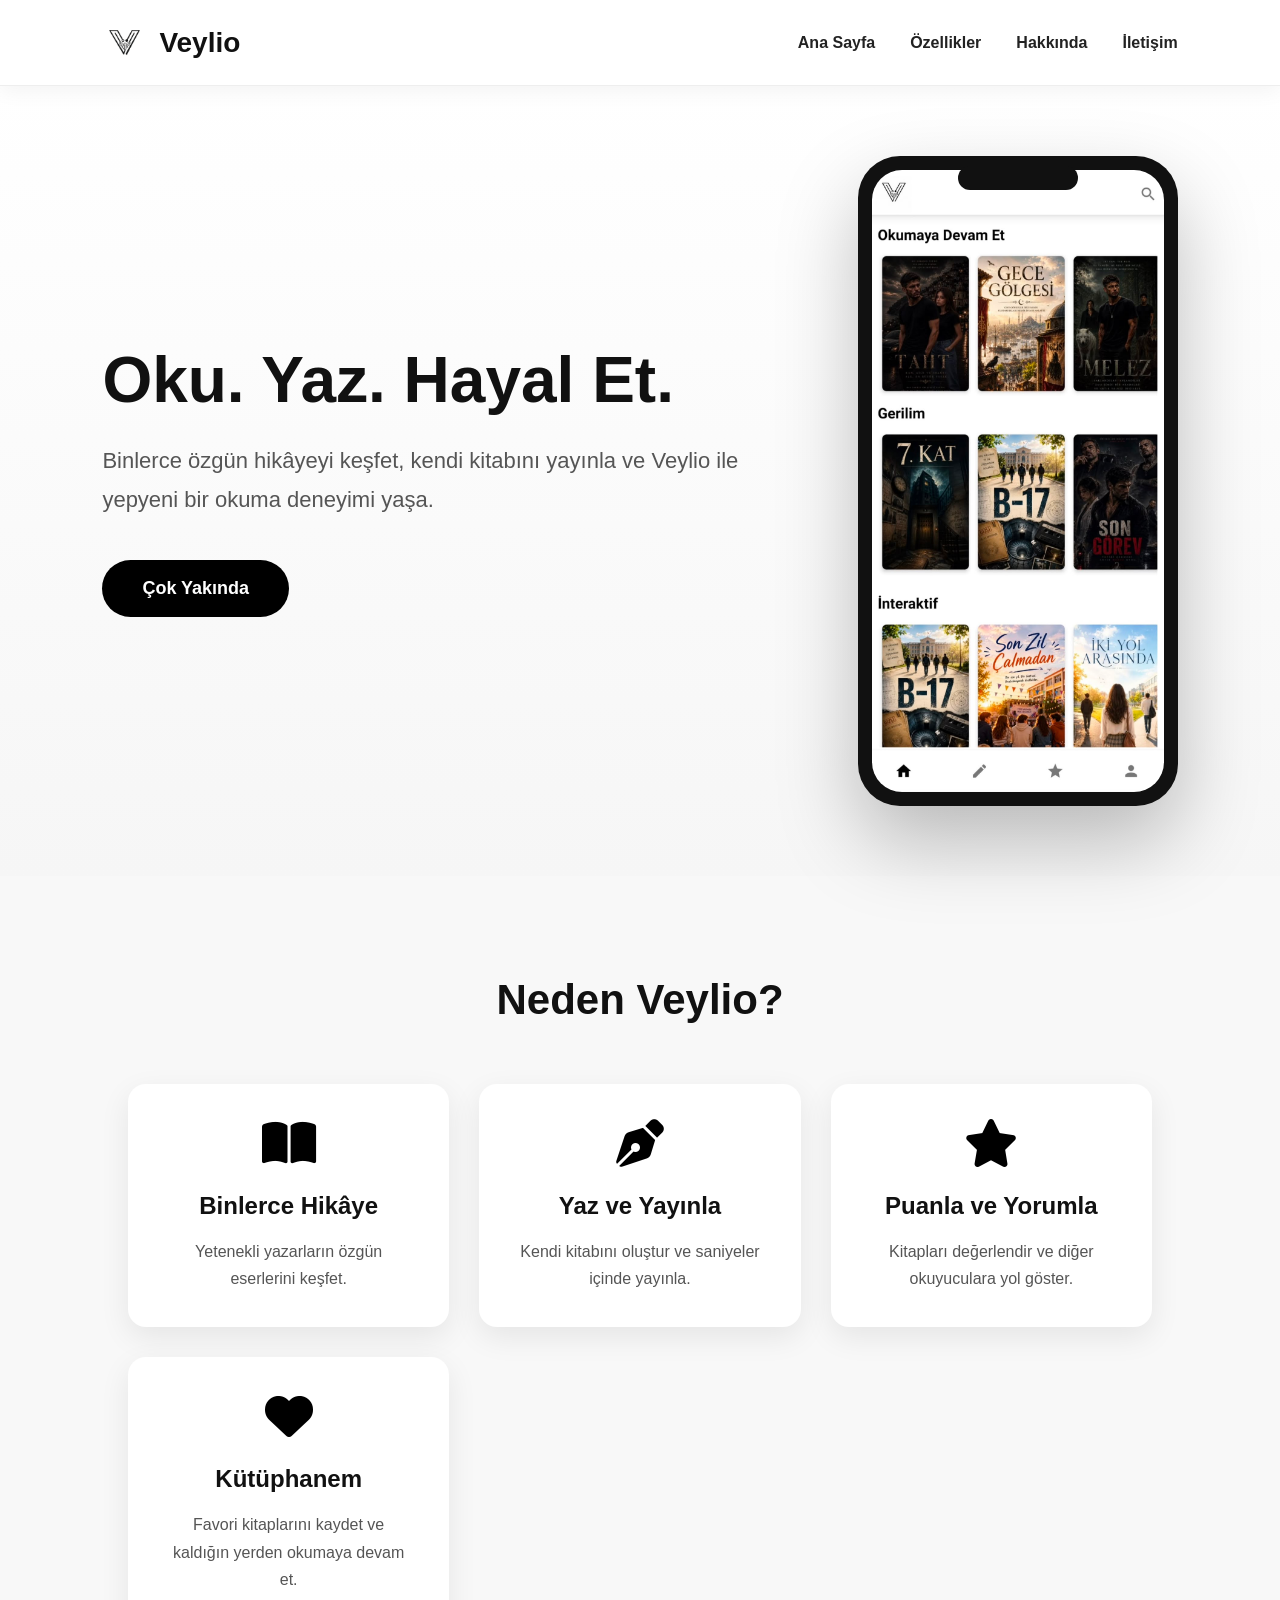
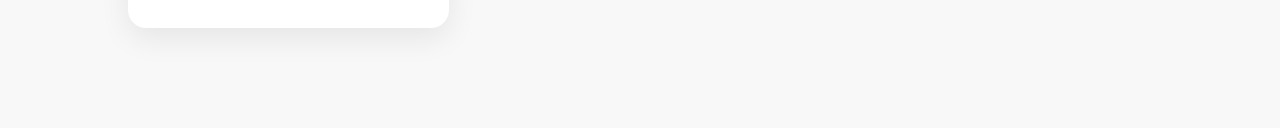
==== index.html @ 10280058 "s" ====
<!DOCTYPE html>
<html lang="tr">

<head>
    <meta charset="UTF-8">
    <meta name="viewport" content="width=device-width, initial-scale=1.0">

    <title>Veylio</title>

    <link rel="stylesheet" href="css/style.css">

    <link rel="stylesheet"
        href="https://cdnjs.cloudflare.com/ajax/libs/font-awesome/6.7.2/css/all.min.css">
</head>

<body>

    <!-- NAVBAR -->

    <header class="navbar">

        <div class="logo">
            <img src="assets/images/logo.png" alt="Veylio Logo">
            <span>Veylio</span>
        </div>

        <nav>
            <a href="#">Ana Sayfa</a>
            <a href="#features">Özellikler</a>
            <a href="#">Hakkında</a>
            <a href="#">İletişim</a>
        </nav>

    </header>

    <!-- HERO -->

    <section class="hero">

        <div class="hero-text">

            <h1>Oku. Yaz. Hayal Et.</h1>

            <p>
                Binlerce özgün hikâyeyi keşfet,
                kendi kitabını yayınla ve
                Veylio ile yepyeni bir okuma deneyimi yaşa.
            </p>

            <a href="#" class="button">
                Çok Yakında
            </a>

        </div>

        <div class="hero-image">

            <div class="phone">

                <div class="phone-screen">

                    <img id="phoneImage"
                        src="assets/images/screenshot1.jpg"
                        alt="Veylio">

                </div>

            </div>

        </div>

    </section>

    <!-- FEATURES -->

    <section class="features" id="features">

        <h2>Neden Veylio?</h2>

        <div class="feature-grid">

            <div class="feature-card">

                <i class="fa-solid fa-book-open"></i>

                <h3>Binlerce Hikâye</h3>

                <p>
                    Yetenekli yazarların özgün eserlerini keşfet.
                </p>

            </div>

            <div class="feature-card">

                <i class="fa-solid fa-pen-nib"></i>

                <h3>Yaz ve Yayınla</h3>

                <p>
                    Kendi kitabını oluştur ve saniyeler içinde yayınla.
                </p>

            </div>

            <div class="feature-card">

                <i class="fa-solid fa-star"></i>

                <h3>Puanla ve Yorumla</h3>

                <p>
                    Kitapları değerlendir ve diğer okuyuculara yol göster.
                </p>

            </div>

            <div class="feature-card">

                <i class="fa-solid fa-heart"></i>

                <h3>Kütüphanem</h3>

                <p>
                    Favori kitaplarını kaydet ve kaldığın yerden okumaya devam et.
                </p>

            </div>

        </div>

    </section>

    <script src="js/app.js"></script>

</body>

</html>
---- css/style.css ----
*{
    margin:0;
    padding:0;
    box-sizing:border-box;
    font-family:Arial, Helvetica, sans-serif;
}

body{
    background:#ffffff;
    color:#111;
}

.navbar{
    width:100%;
    padding:20px 8%;
    display:flex;
    justify-content:space-between;
    align-items:center;
    border-bottom:1px solid #eee;
    position:sticky;
    top:0;
    background:rgba(255,255,255,.92);
    backdrop-filter:blur(12px);
    z-index:999;
    box-shadow:0 5px 20px rgba(0,0,0,.05);
}

.logo{
    display:flex;
    align-items:center;
    gap:12px;
}
.logo{
    cursor:pointer;
}

.logo:hover{
    transform:scale(1.03);
    transition:.3s;
}

.logo img{
    width:45px;
}

.logo span{
    font-size:28px;
    font-weight:bold;
}

nav{
    display:flex;
    gap:35px;
}

nav a{
    text-decoration:none;
    color:#222;
    font-weight:600;
    transition:.3s;
}

nav a:hover{
    color:#000;
}

.hero{
    width:100%;
    min-height:85vh;
    padding:70px 8%;
    display:flex;
    justify-content:space-between;
    align-items:center;
    gap:60px;
    background:linear-gradient(180deg,#ffffff 0%,#f6f6f6 100%);
}

.hero-text h1{
    font-size:64px;
    font-weight:800;
    line-height:1.1;
    margin-bottom:25px;
}



.hero-text p{
    font-size:22px;
    line-height:1.8;
    color:#555;
    margin-bottom:40px;
}

.button{
    display:inline-block;
    background:#000;
    color:#fff;
    text-decoration:none;
    padding:18px 40px;
    border-radius:50px;
    font-size:18px;
    font-weight:bold;
    transition:.3s;
}

.button:hover{
    transform:translateY(-3px);
    box-shadow:0 15px 35px rgba(0,0,0,.25);
}

.hero-image img{
    width:420px;
    max-width:100%;
}
/* FEATURES */

.features{
    padding:100px 10%;
    background:#f8f8f8;
}

.features h2{
    text-align:center;
    font-size:42px;
    margin-bottom:60px;
}

.feature-grid{
    display:grid;
    grid-template-columns:repeat(auto-fit,minmax(250px,1fr));
    gap:30px;
}

.feature-card{
    background:#fff;
    padding:35px;
    border-radius:18px;
    box-shadow:0 10px 30px rgba(0,0,0,.08);
    transition:.3s;
    text-align:center;
}

.feature-card:hover{
    transform:translateY(-8px);
    box-shadow:0 20px 40px rgba(0,0,0,.15);
}
.feature-card h3{
    font-size:24px;
    margin-bottom:18px;
}



.feature-card p{
    color:#555;
    line-height:1.7;
}
.feature-card i{
    font-size:48px;
    color:#000;
    margin-bottom:25px;
    display:block;
}



.feature-card:hover i{
    transform:scale(1.15);
    transition:.3s;
}
/* PHONE MOCKUP */

.phone{
    width:320px;
    height:650px;
    background:#111;
    border-radius:45px;
    padding:14px;
    box-shadow:0 35px 80px rgba(0,0,0,.25);
    position:relative;
}

.phone::before{
    content:"";
    width:120px;
    height:28px;
    background:#111;
    border-radius:0 0 18px 18px;
    position:absolute;
    top:0;
    left:50%;
    transform:translateX(-50%);
}

.phone-screen{
    width:100%;
    height:100%;
    overflow:hidden;
    border-radius:32px;
    background:#fff;
}

.phone-screen img{
    width:100%;
    height:100%;
    object-fit:cover;
}
/* PHONE */

.phone{
    width:320px;
    height:650px;
    background:#111;
    border-radius:42px;
    padding:14px;
    box-shadow:0 35px 80px rgba(0,0,0,.25);
    position:relative;
}

.phone::before{
    content:"";
    position:absolute;
    top:10px;
    left:50%;
    transform:translateX(-50%);
    width:120px;
    height:24px;
    background:#111;
    border-radius:20px;
    z-index:20;
}

.phone-screen{
    width:100%;
    height:100%;
    overflow:hidden;
    border-radius:30px;
    background:#fff;
}

.phone-screen img{
    width:100%;
    height:100%;
    object-fit:cover;
    display:block;
}
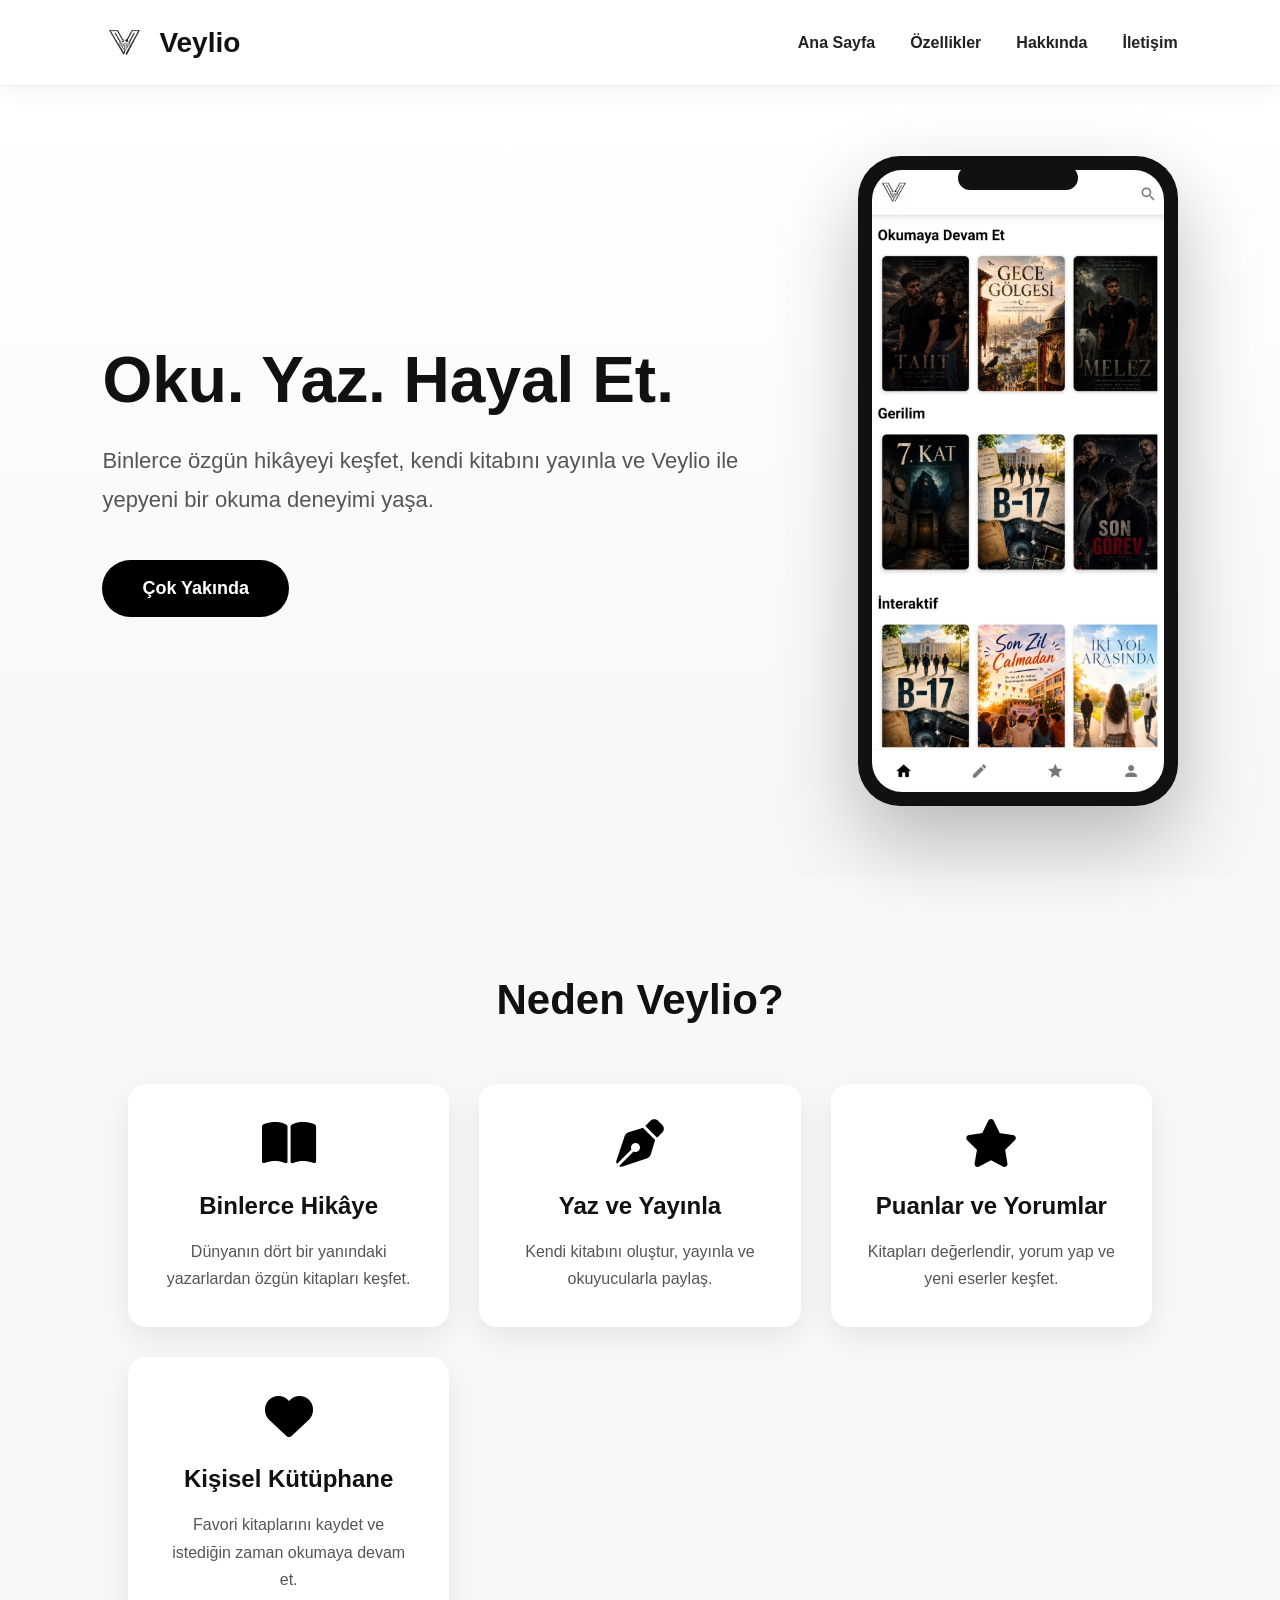
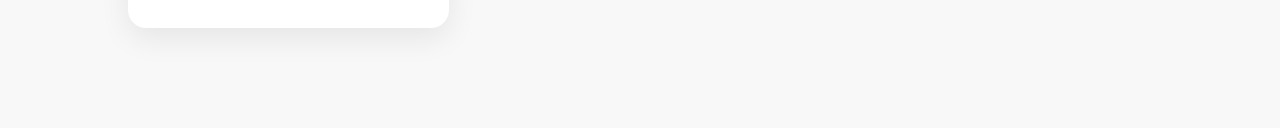
==== commit 5b680e64: "Update index.html" ====
--- a/index.html
+++ b/index.html
@@ -2,6 +2,7 @@
 <html lang="tr">
 
 <head>
+
     <meta charset="UTF-8">
     <meta name="viewport" content="width=device-width, initial-scale=1.0">
 
@@ -11,6 +12,7 @@
 
     <link rel="stylesheet"
         href="https://cdnjs.cloudflare.com/ajax/libs/font-awesome/6.7.2/css/all.min.css">
+
 </head>
 
 <body>
@@ -26,7 +28,7 @@
 
         <nav>
             <a href="#">Ana Sayfa</a>
-            <a href="#features">Özellikler</a>
+            <a href="#">Özellikler</a>
             <a href="#">Hakkında</a>
             <a href="#">İletişim</a>
         </nav>
@@ -47,9 +49,7 @@
                 Veylio ile yepyeni bir okuma deneyimi yaşa.
             </p>
 
-            <a href="#" class="button">
-                Çok Yakında
-            </a>
+            <a href="#" class="button">Çok Yakında</a>
 
         </div>
 
@@ -73,58 +73,34 @@
 
     <!-- FEATURES -->
 
-    <section class="features" id="features">
+    <section class="features">
 
         <h2>Neden Veylio?</h2>
 
         <div class="feature-grid">
 
             <div class="feature-card">
-
                 <i class="fa-solid fa-book-open"></i>
-
                 <h3>Binlerce Hikâye</h3>
-
-                <p>
-                    Yetenekli yazarların özgün eserlerini keşfet.
-                </p>
-
+                <p>Dünyanın dört bir yanındaki yazarlardan özgün kitapları keşfet.</p>
             </div>
 
             <div class="feature-card">
-
                 <i class="fa-solid fa-pen-nib"></i>
-
                 <h3>Yaz ve Yayınla</h3>
-
-                <p>
-                    Kendi kitabını oluştur ve saniyeler içinde yayınla.
-                </p>
-
+                <p>Kendi kitabını oluştur, yayınla ve okuyucularla paylaş.</p>
             </div>
 
             <div class="feature-card">
-
                 <i class="fa-solid fa-star"></i>
-
-                <h3>Puanla ve Yorumla</h3>
-
-                <p>
-                    Kitapları değerlendir ve diğer okuyuculara yol göster.
-                </p>
-
+                <h3>Puanlar ve Yorumlar</h3>
+                <p>Kitapları değerlendir, yorum yap ve yeni eserler keşfet.</p>
             </div>
 
             <div class="feature-card">
-
                 <i class="fa-solid fa-heart"></i>
-
-                <h3>Kütüphanem</h3>
-
-                <p>
-                    Favori kitaplarını kaydet ve kaldığın yerden okumaya devam et.
-                </p>
-
+                <h3>Kişisel Kütüphane</h3>
+                <p>Favori kitaplarını kaydet ve istediğin zaman okumaya devam et.</p>
             </div>
 
         </div>
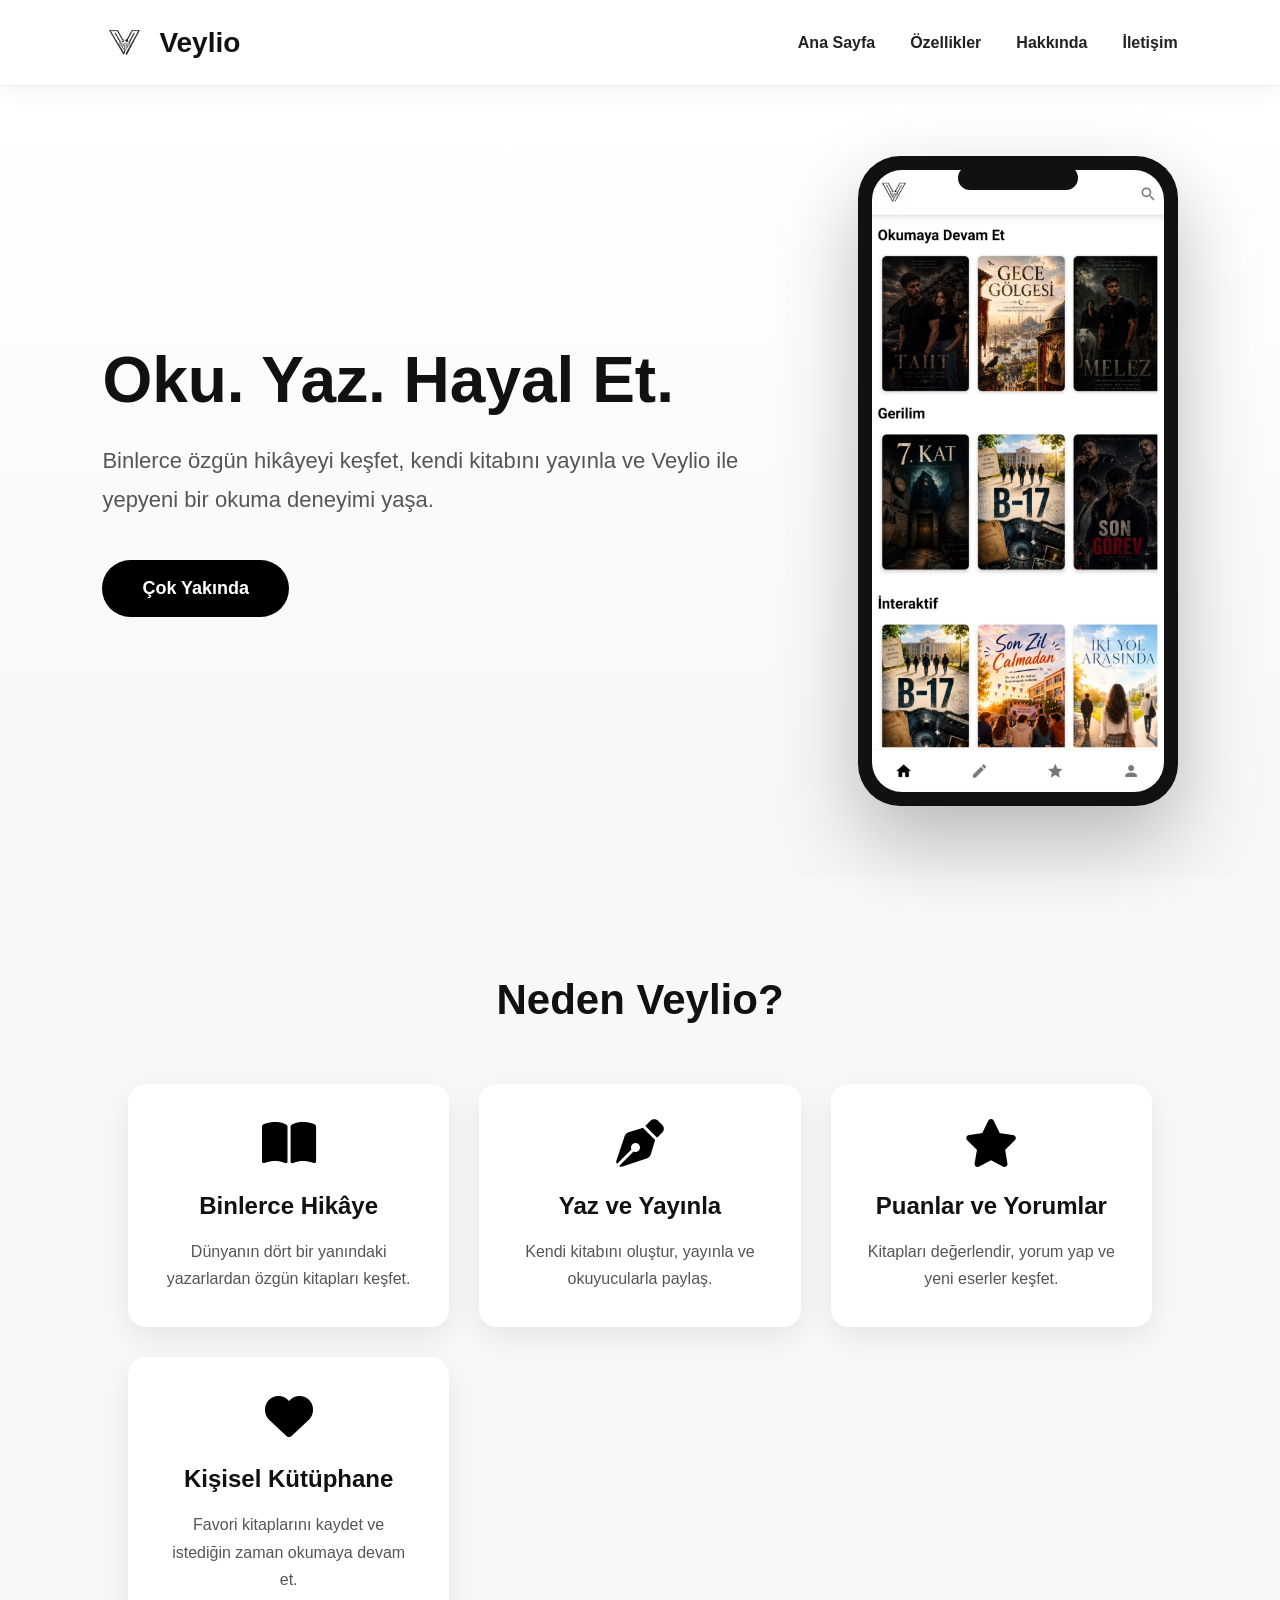
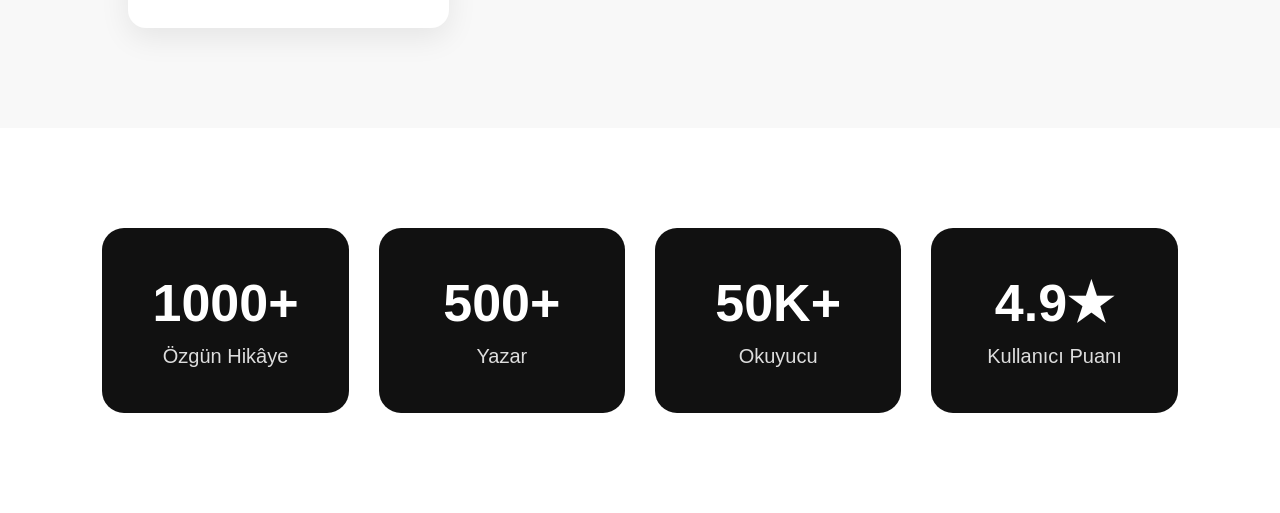
==== commit 1d161e7c: "f" ====
--- a/index.html
+++ b/index.html
@@ -106,6 +106,29 @@
         </div>
 
     </section>
+<section class="stats">
+
+    <div class="stat-card">
+        <h2>1000+</h2>
+        <p>Özgün Hikâye</p>
+    </div>
+
+    <div class="stat-card">
+        <h2>500+</h2>
+        <p>Yazar</p>
+    </div>
+
+    <div class="stat-card">
+        <h2>50K+</h2>
+        <p>Okuyucu</p>
+    </div>
+
+    <div class="stat-card">
+        <h2>4.9★</h2>
+        <p>Kullanıcı Puanı</p>
+    </div>
+
+</section>
 
     <script src="js/app.js"></script>
 
--- a/css/style.css
+++ b/css/style.css
@@ -243,4 +243,37 @@
     height:100%;
     object-fit:cover;
     display:block;
+}
+/* STATS */
+
+.stats{
+    padding:100px 8%;
+    display:grid;
+    grid-template-columns:repeat(auto-fit,minmax(220px,1fr));
+    gap:30px;
+    background:#fff;
+}
+
+.stat-card{
+    background:#111;
+    color:#fff;
+    text-align:center;
+    padding:45px 20px;
+    border-radius:22px;
+    transition:.35s;
+}
+
+.stat-card:hover{
+    transform:translateY(-8px);
+    box-shadow:0 20px 40px rgba(0,0,0,.25);
+}
+
+.stat-card h2{
+    font-size:52px;
+    margin-bottom:12px;
+}
+
+.stat-card p{
+    font-size:20px;
+    color:#ddd;
 }
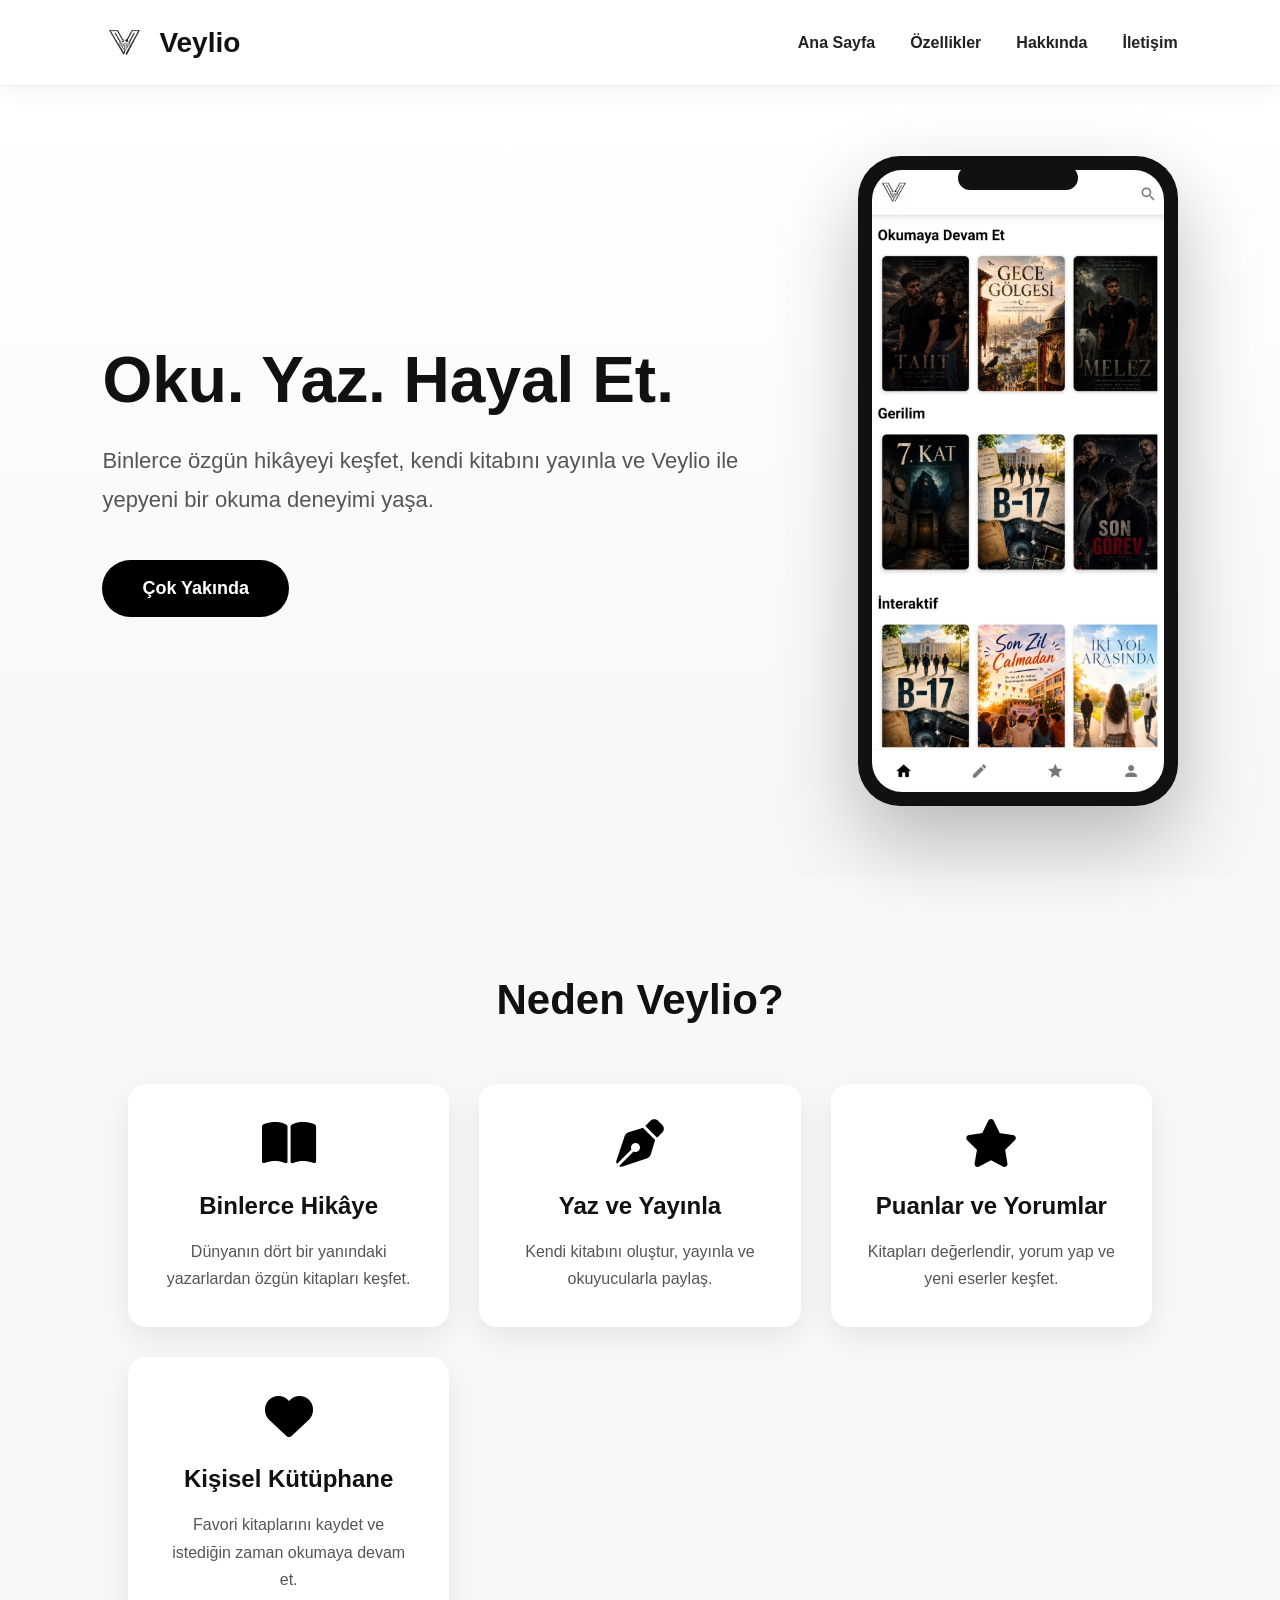
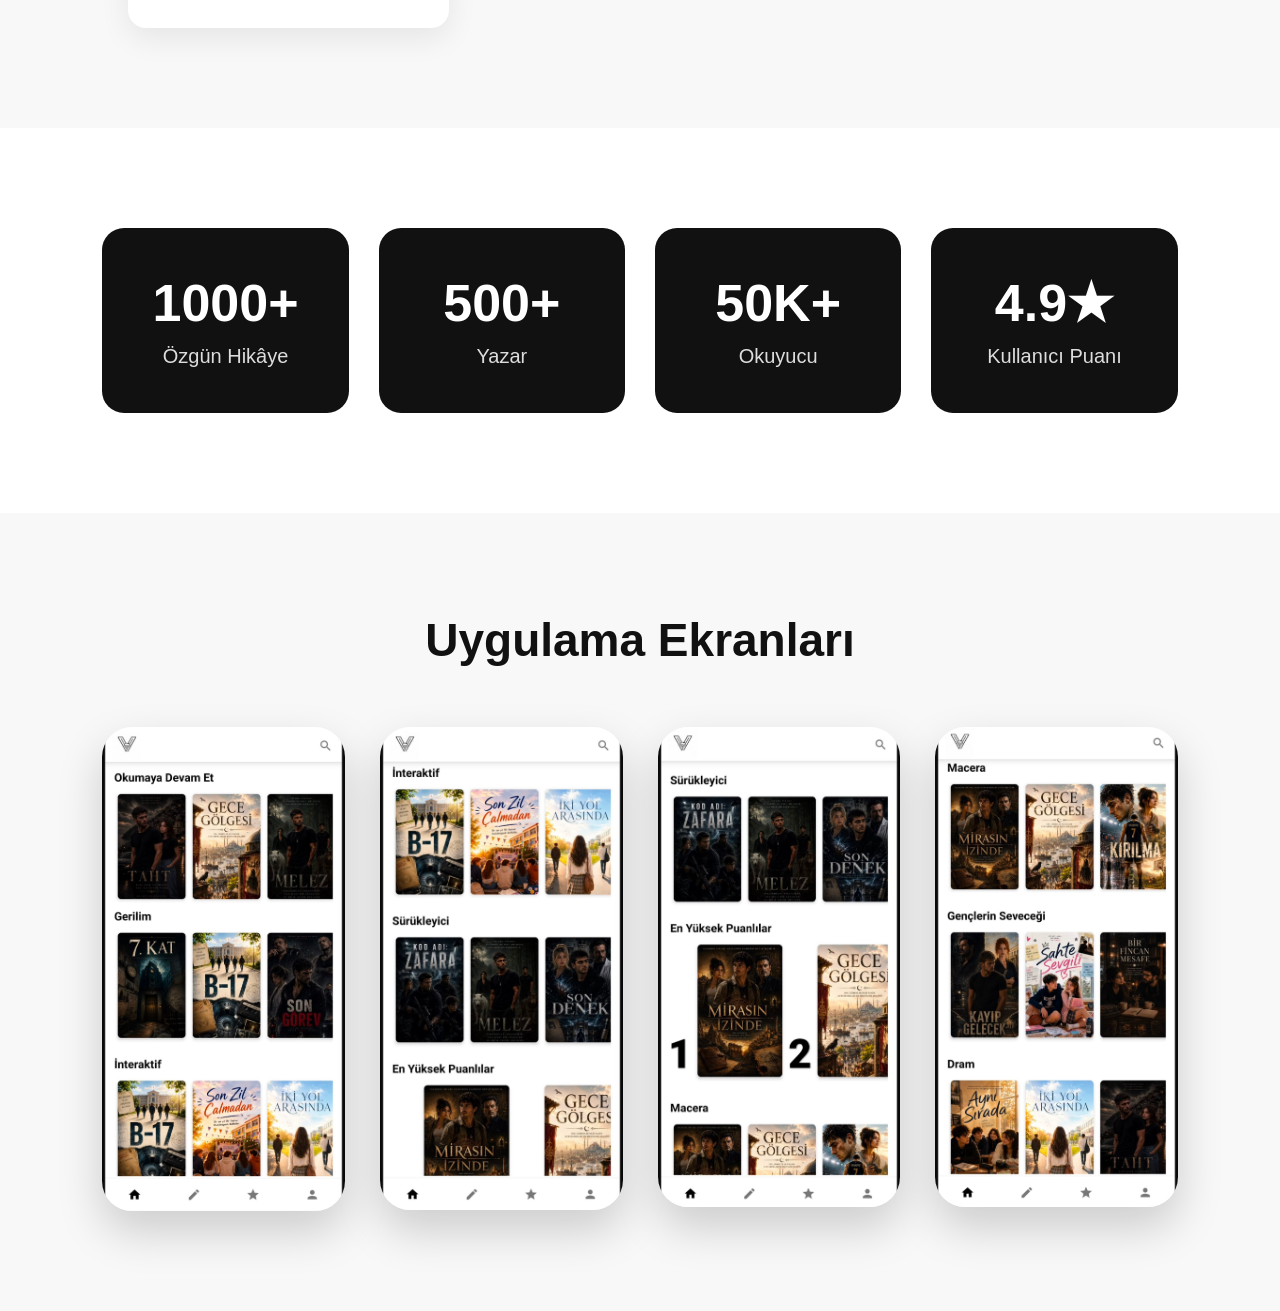
==== commit 686e432a: "n" ====
--- a/index.html
+++ b/index.html
@@ -129,6 +129,20 @@
     </div>
 
 </section>
+<section class="gallery">
+
+    <h2>Uygulama Ekranları</h2>
+
+    <div class="gallery-grid">
+
+        <img src="assets/images/screenshot1.jpg" alt="">
+        <img src="assets/images/screenshot2.jpg" alt="">
+        <img src="assets/images/screenshot3.jpg" alt="">
+        <img src="assets/images/screenshot4.jpg" alt="">
+
+    </div>
+
+</section>
 
     <script src="js/app.js"></script>
 
--- a/css/style.css
+++ b/css/style.css
@@ -276,4 +276,33 @@
 .stat-card p{
     font-size:20px;
     color:#ddd;
+}
+/* GALLERY */
+
+.gallery{
+    padding:100px 8%;
+    background:#f8f8f8;
+}
+
+.gallery h2{
+    text-align:center;
+    font-size:46px;
+    margin-bottom:60px;
+}
+
+.gallery-grid{
+    display:grid;
+    grid-template-columns:repeat(auto-fit,minmax(230px,1fr));
+    gap:35px;
+}
+
+.gallery-grid img{
+    width:100%;
+    border-radius:30px;
+    box-shadow:0 20px 45px rgba(0,0,0,.18);
+    transition:.35s;
+}
+
+.gallery-grid img:hover{
+    transform:translateY(-12px) scale(1.03);
 }
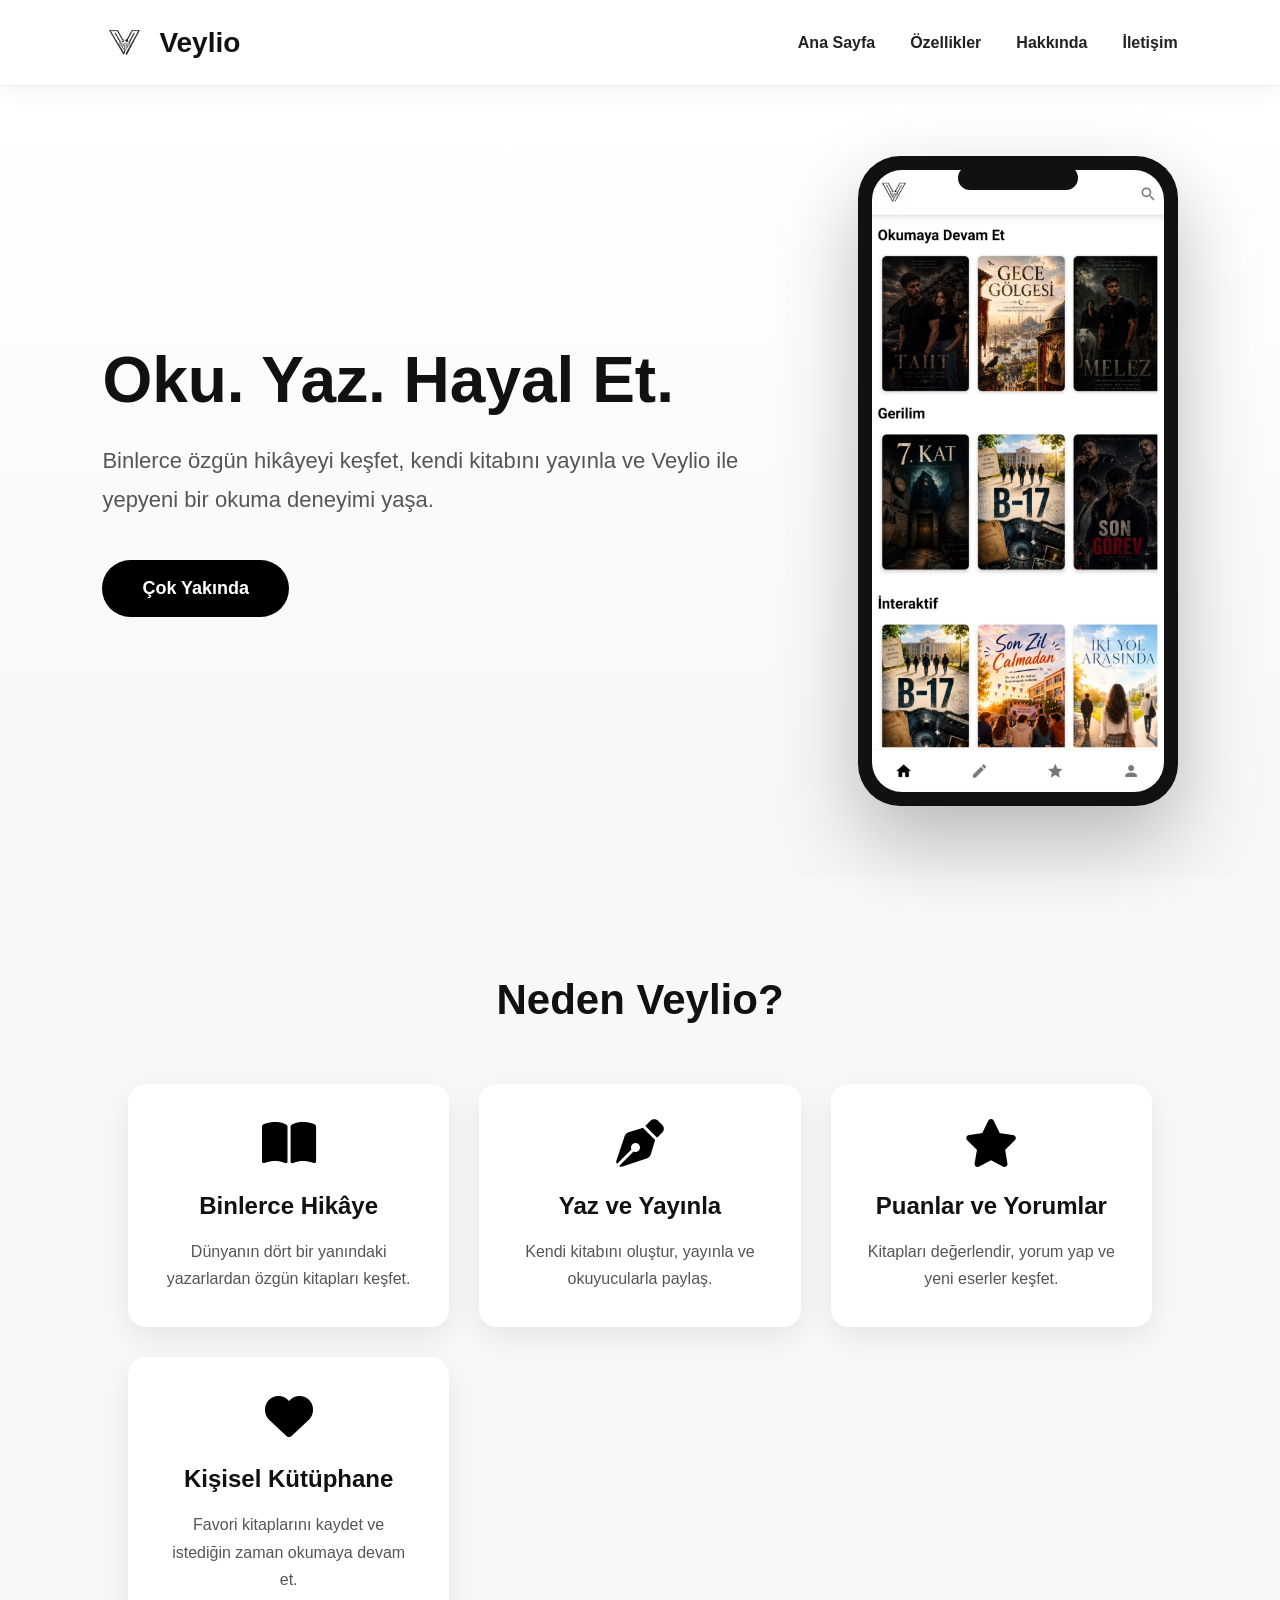
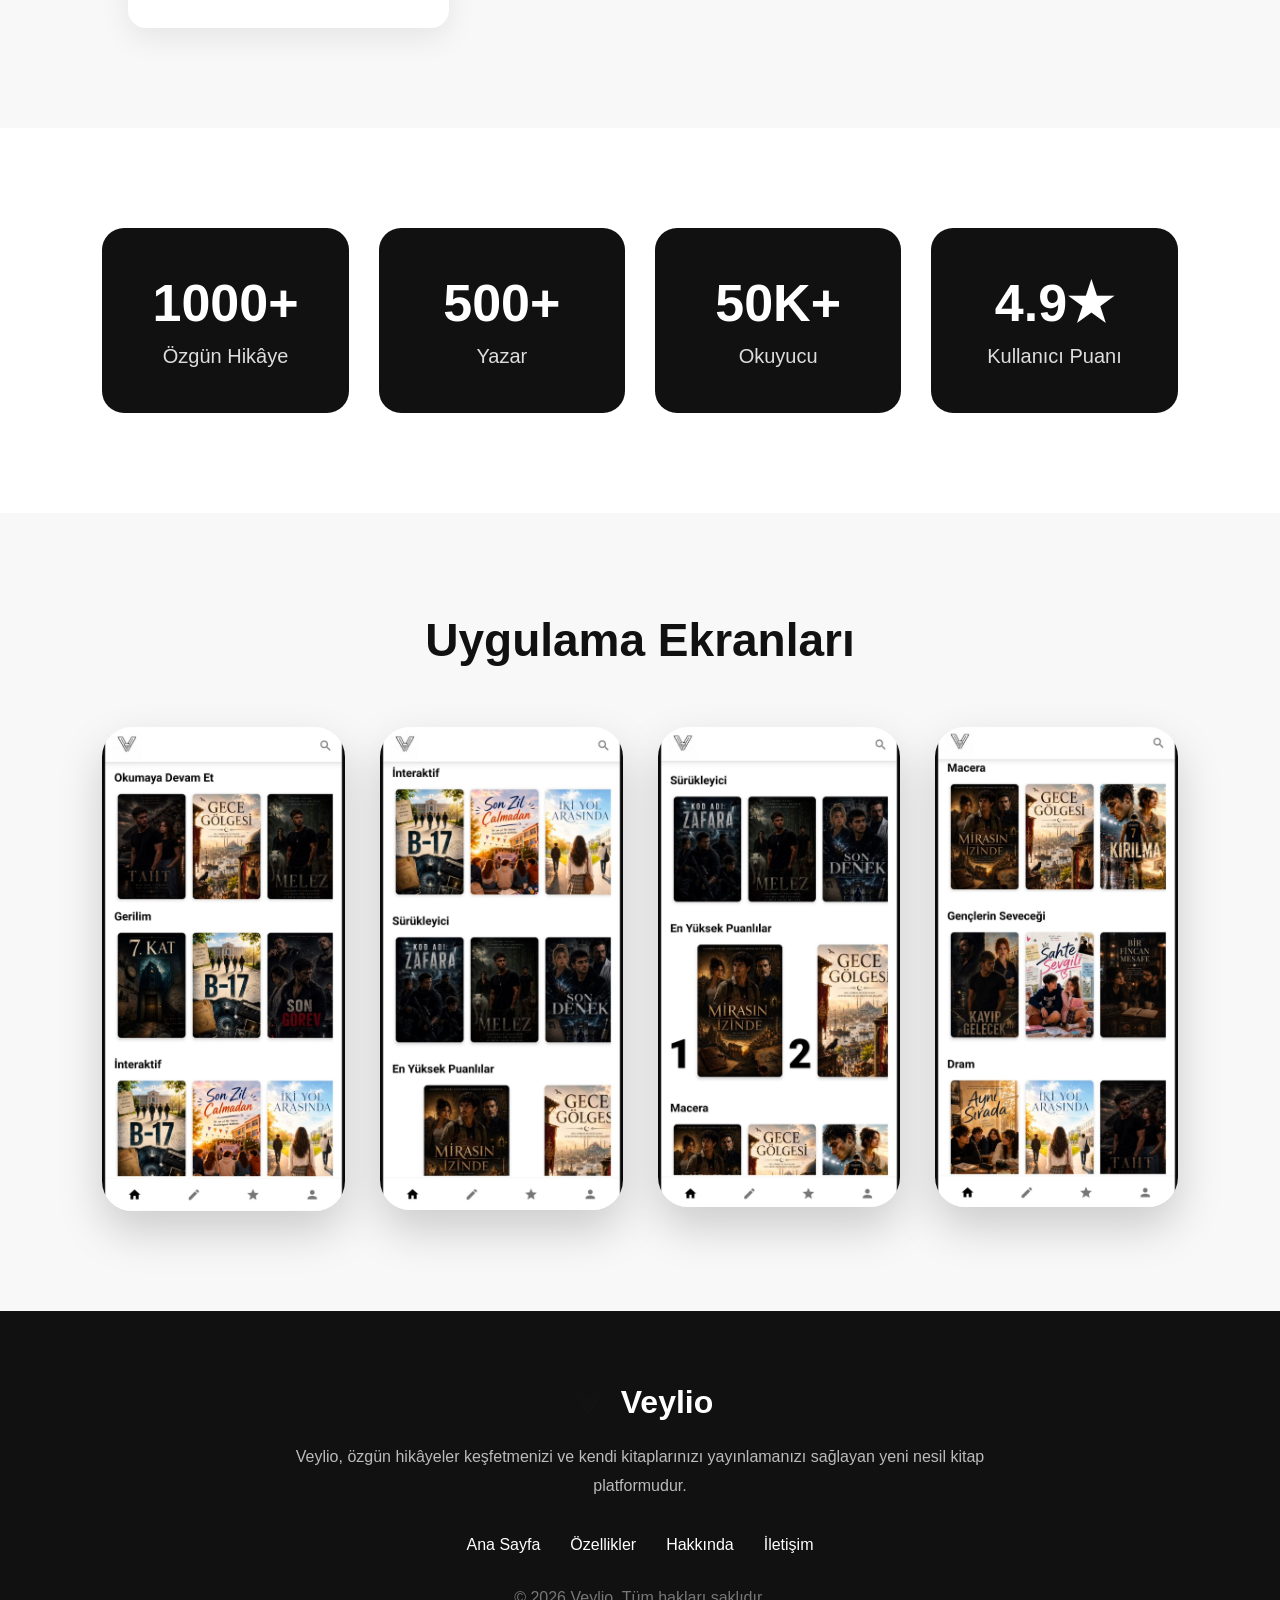
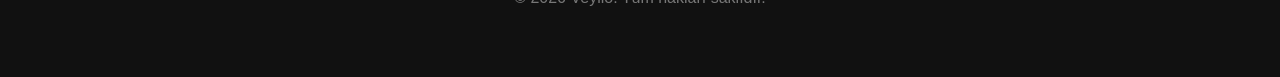
==== commit f9c3b724: "j" ====
--- a/index.html
+++ b/index.html
@@ -145,6 +145,33 @@
 </section>
 
     <script src="js/app.js"></script>
+<footer>
+
+    <div class="footer-logo">
+
+        <img src="assets/images/logo.png" alt="Veylio">
+
+        <h2>Veylio</h2>
+
+    </div>
+
+    <p>
+        Veylio, özgün hikâyeler keşfetmenizi ve kendi kitaplarınızı
+        yayınlamanızı sağlayan yeni nesil kitap platformudur.
+    </p>
+
+    <div class="footer-links">
+        <a href="#">Ana Sayfa</a>
+        <a href="#">Özellikler</a>
+        <a href="#">Hakkında</a>
+        <a href="#">İletişim</a>
+    </div>
+
+    <span>
+        © 2026 Veylio. Tüm hakları saklıdır.
+    </span>
+
+</footer>
 
 </body>
 
--- a/css/style.css
+++ b/css/style.css
@@ -305,4 +305,56 @@
 
 .gallery-grid img:hover{
     transform:translateY(-12px) scale(1.03);
+}
+/* FOOTER */
+
+footer{
+    background:#111;
+    color:#fff;
+    padding:70px 8%;
+    text-align:center;
+}
+
+.footer-logo{
+    display:flex;
+    justify-content:center;
+    align-items:center;
+    gap:12px;
+    margin-bottom:20px;
+}
+
+.footer-logo img{
+    width:42px;
+}
+
+.footer-logo h2{
+    font-size:32px;
+}
+
+footer p{
+    max-width:700px;
+    margin:0 auto 35px;
+    color:#bbb;
+    line-height:1.8;
+}
+
+.footer-links{
+    display:flex;
+    justify-content:center;
+    gap:30px;
+    margin-bottom:35px;
+    flex-wrap:wrap;
+}
+
+.footer-links a{
+    color:#fff;
+    text-decoration:none;
+}
+
+.footer-links a:hover{
+    text-decoration:underline;
+}
+
+footer span{
+    color:#777;
 }
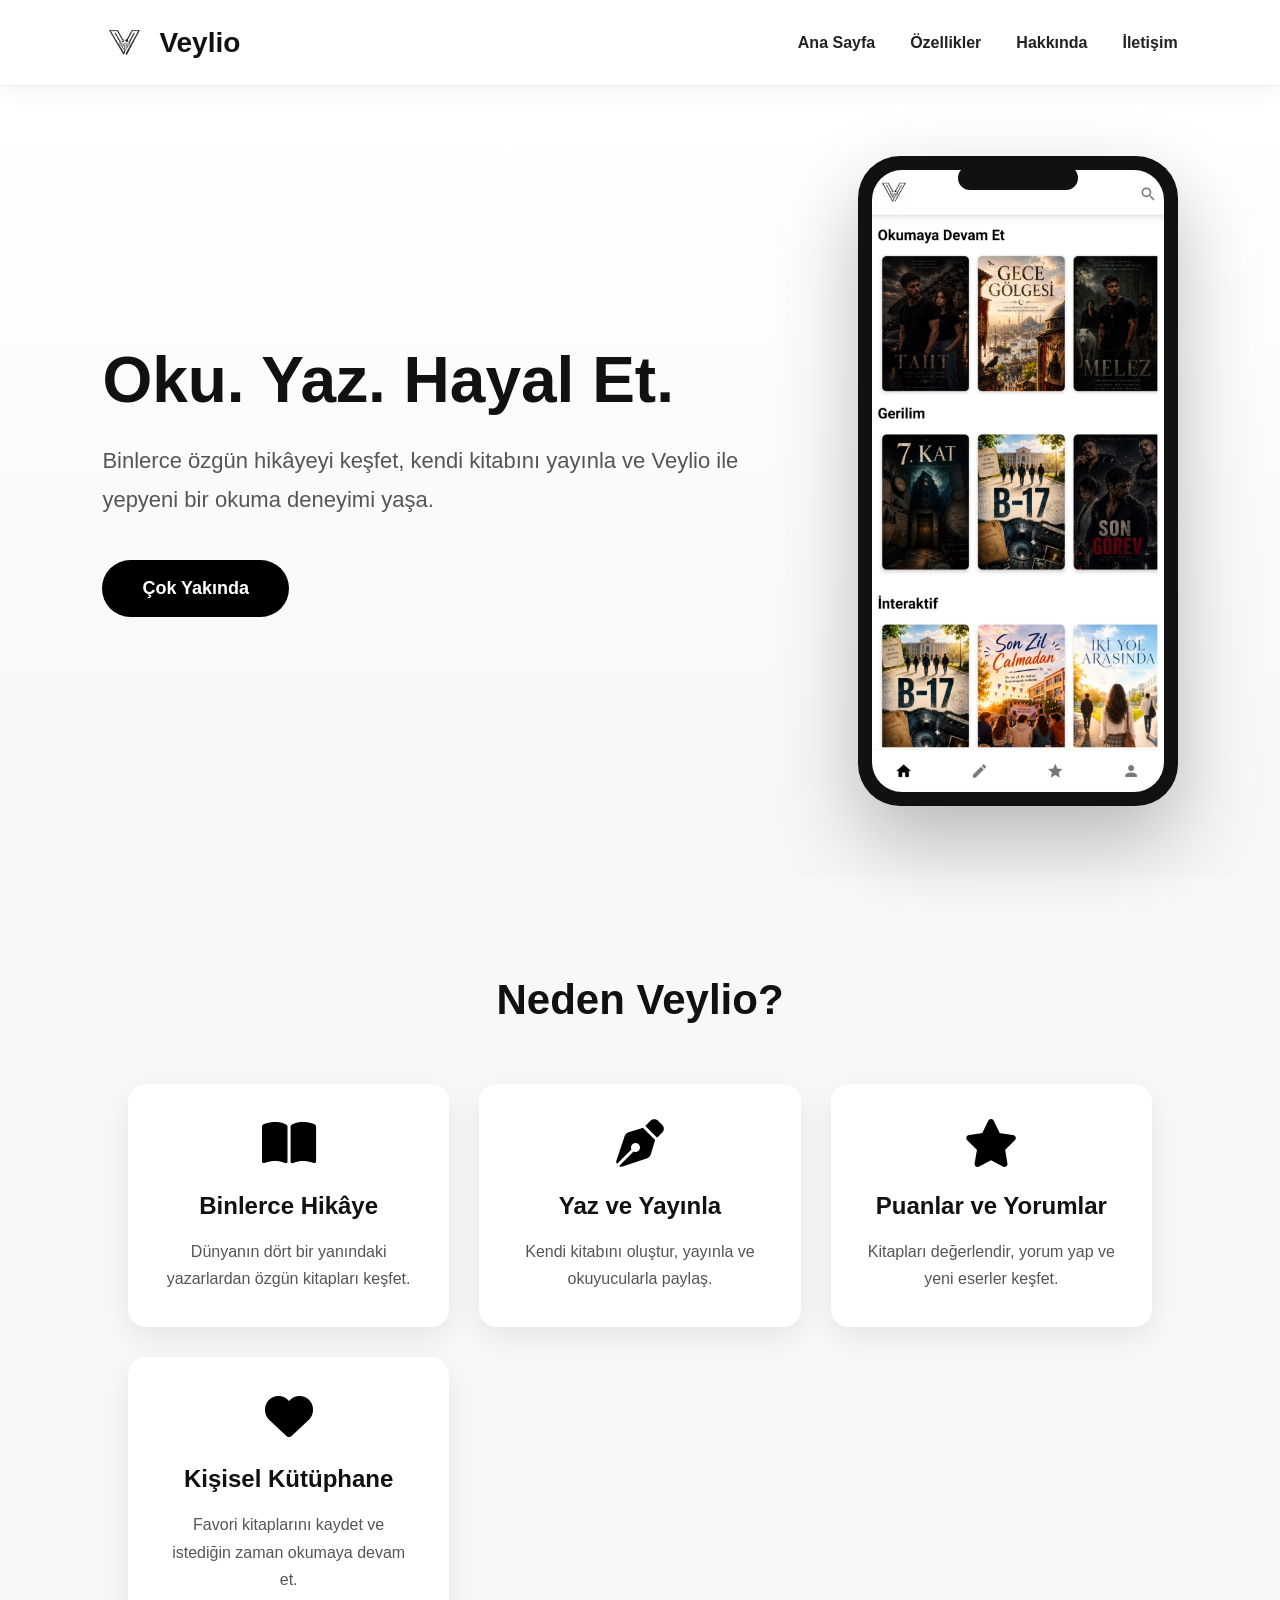
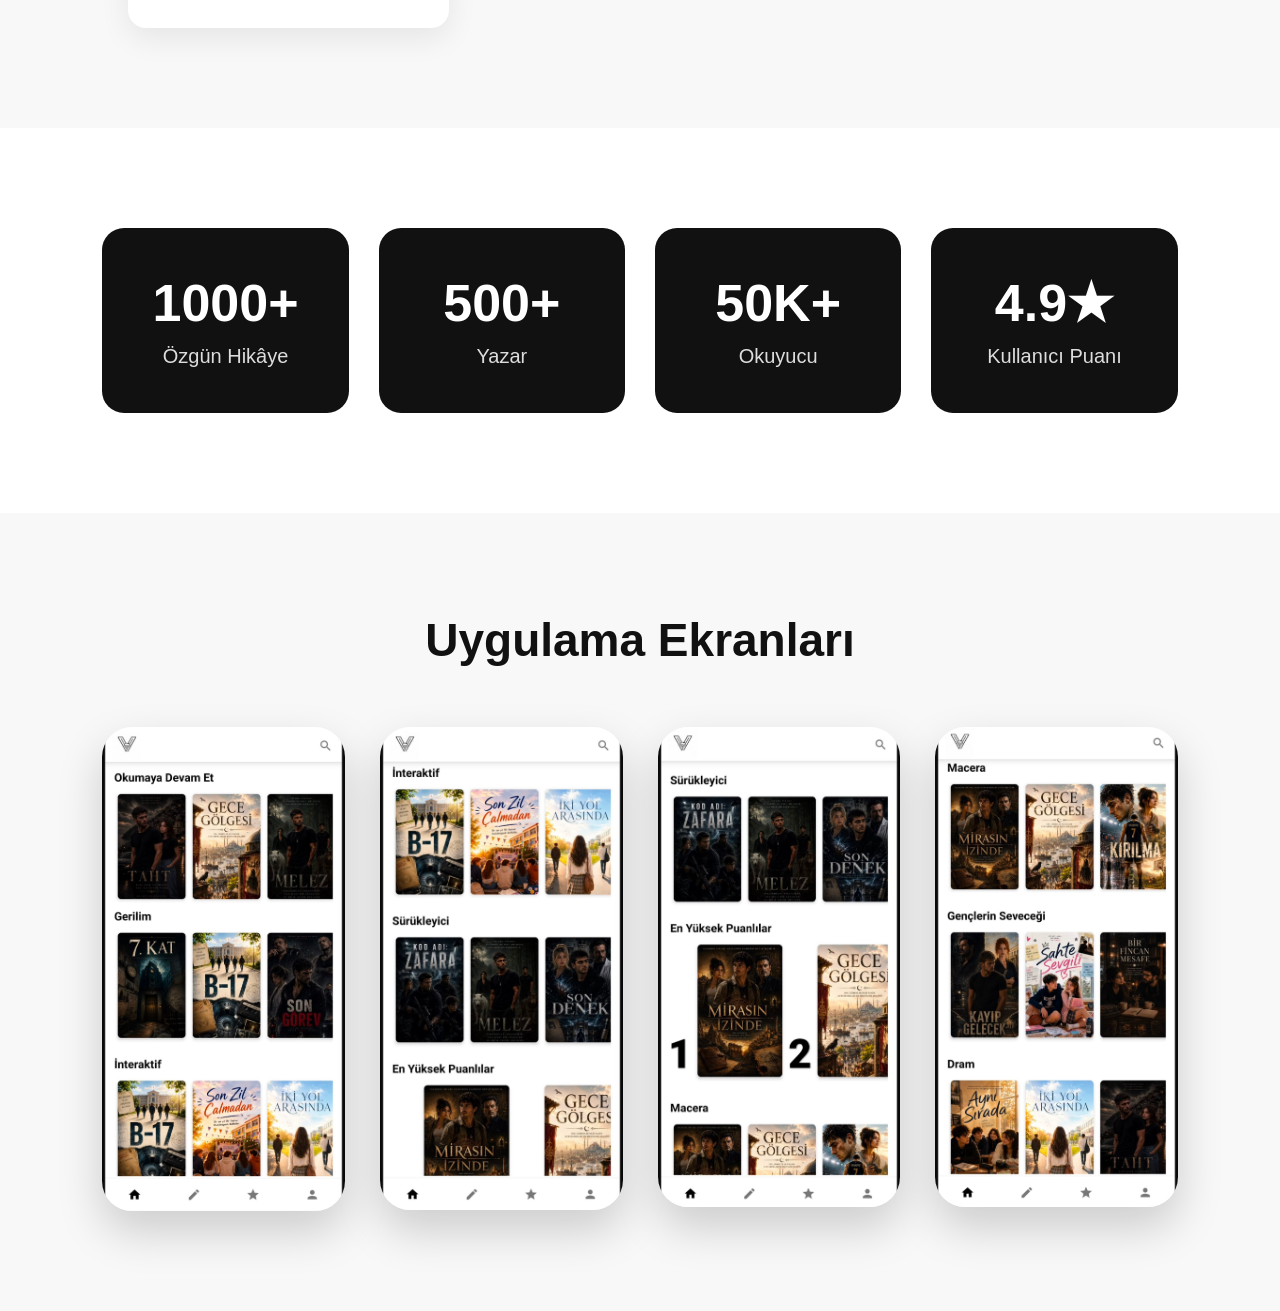
==== commit b763f913: "k" ====
--- a/index.html
+++ b/index.html
@@ -145,33 +145,7 @@
 </section>
 
     <script src="js/app.js"></script>
-<footer>
 
-    <div class="footer-logo">
-
-        <img src="assets/images/logo.png" alt="Veylio">
-
-        <h2>Veylio</h2>
-
-    </div>
-
-    <p>
-        Veylio, özgün hikâyeler keşfetmenizi ve kendi kitaplarınızı
-        yayınlamanızı sağlayan yeni nesil kitap platformudur.
-    </p>
-
-    <div class="footer-links">
-        <a href="#">Ana Sayfa</a>
-        <a href="#">Özellikler</a>
-        <a href="#">Hakkında</a>
-        <a href="#">İletişim</a>
-    </div>
-
-    <span>
-        © 2026 Veylio. Tüm hakları saklıdır.
-    </span>
-
-</footer>
 
 </body>
 
--- a/css/style.css
+++ b/css/style.css
@@ -306,55 +306,3 @@
 .gallery-grid img:hover{
     transform:translateY(-12px) scale(1.03);
 }
-/* FOOTER */
-
-footer{
-    background:#111;
-    color:#fff;
-    padding:70px 8%;
-    text-align:center;
-}
-
-.footer-logo{
-    display:flex;
-    justify-content:center;
-    align-items:center;
-    gap:12px;
-    margin-bottom:20px;
-}
-
-.footer-logo img{
-    width:42px;
-}
-
-.footer-logo h2{
-    font-size:32px;
-}
-
-footer p{
-    max-width:700px;
-    margin:0 auto 35px;
-    color:#bbb;
-    line-height:1.8;
-}
-
-.footer-links{
-    display:flex;
-    justify-content:center;
-    gap:30px;
-    margin-bottom:35px;
-    flex-wrap:wrap;
-}
-
-.footer-links a{
-    color:#fff;
-    text-decoration:none;
-}
-
-.footer-links a:hover{
-    text-decoration:underline;
-}
-
-footer span{
-    color:#777;
-}
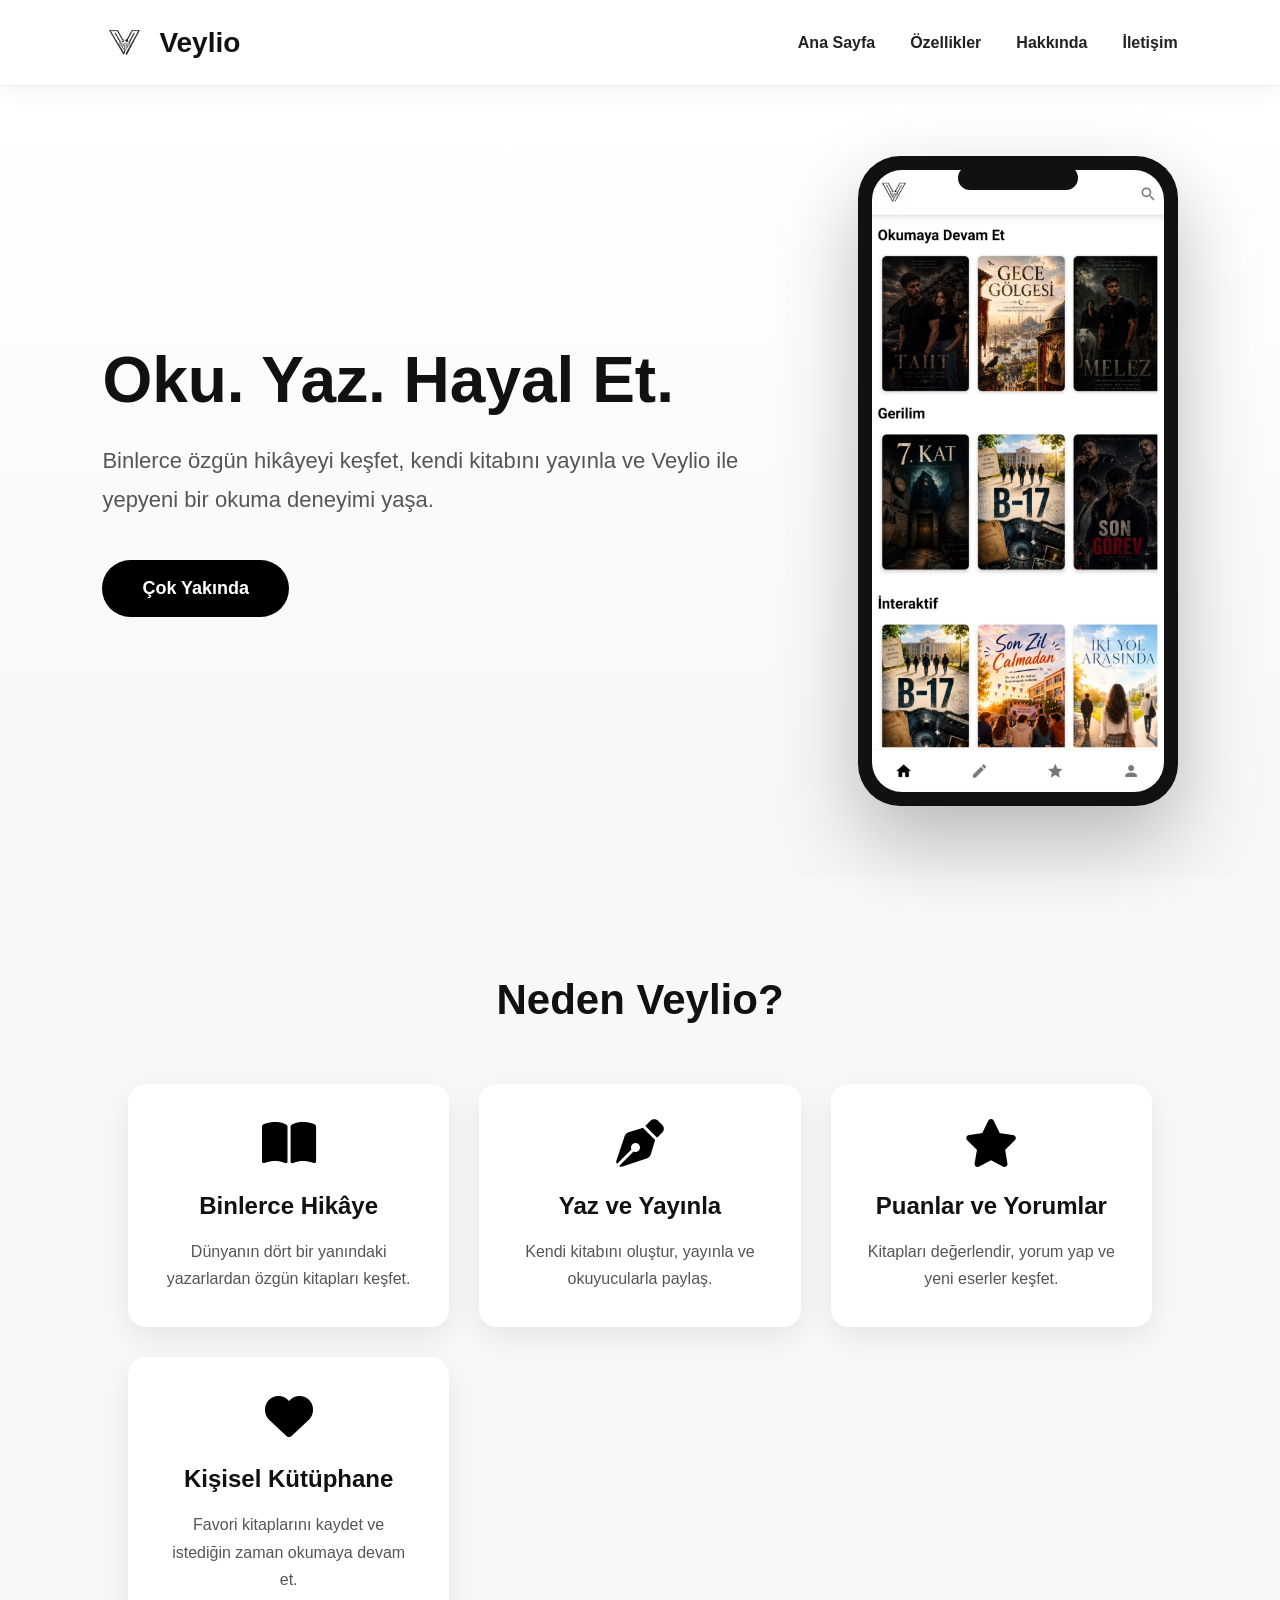
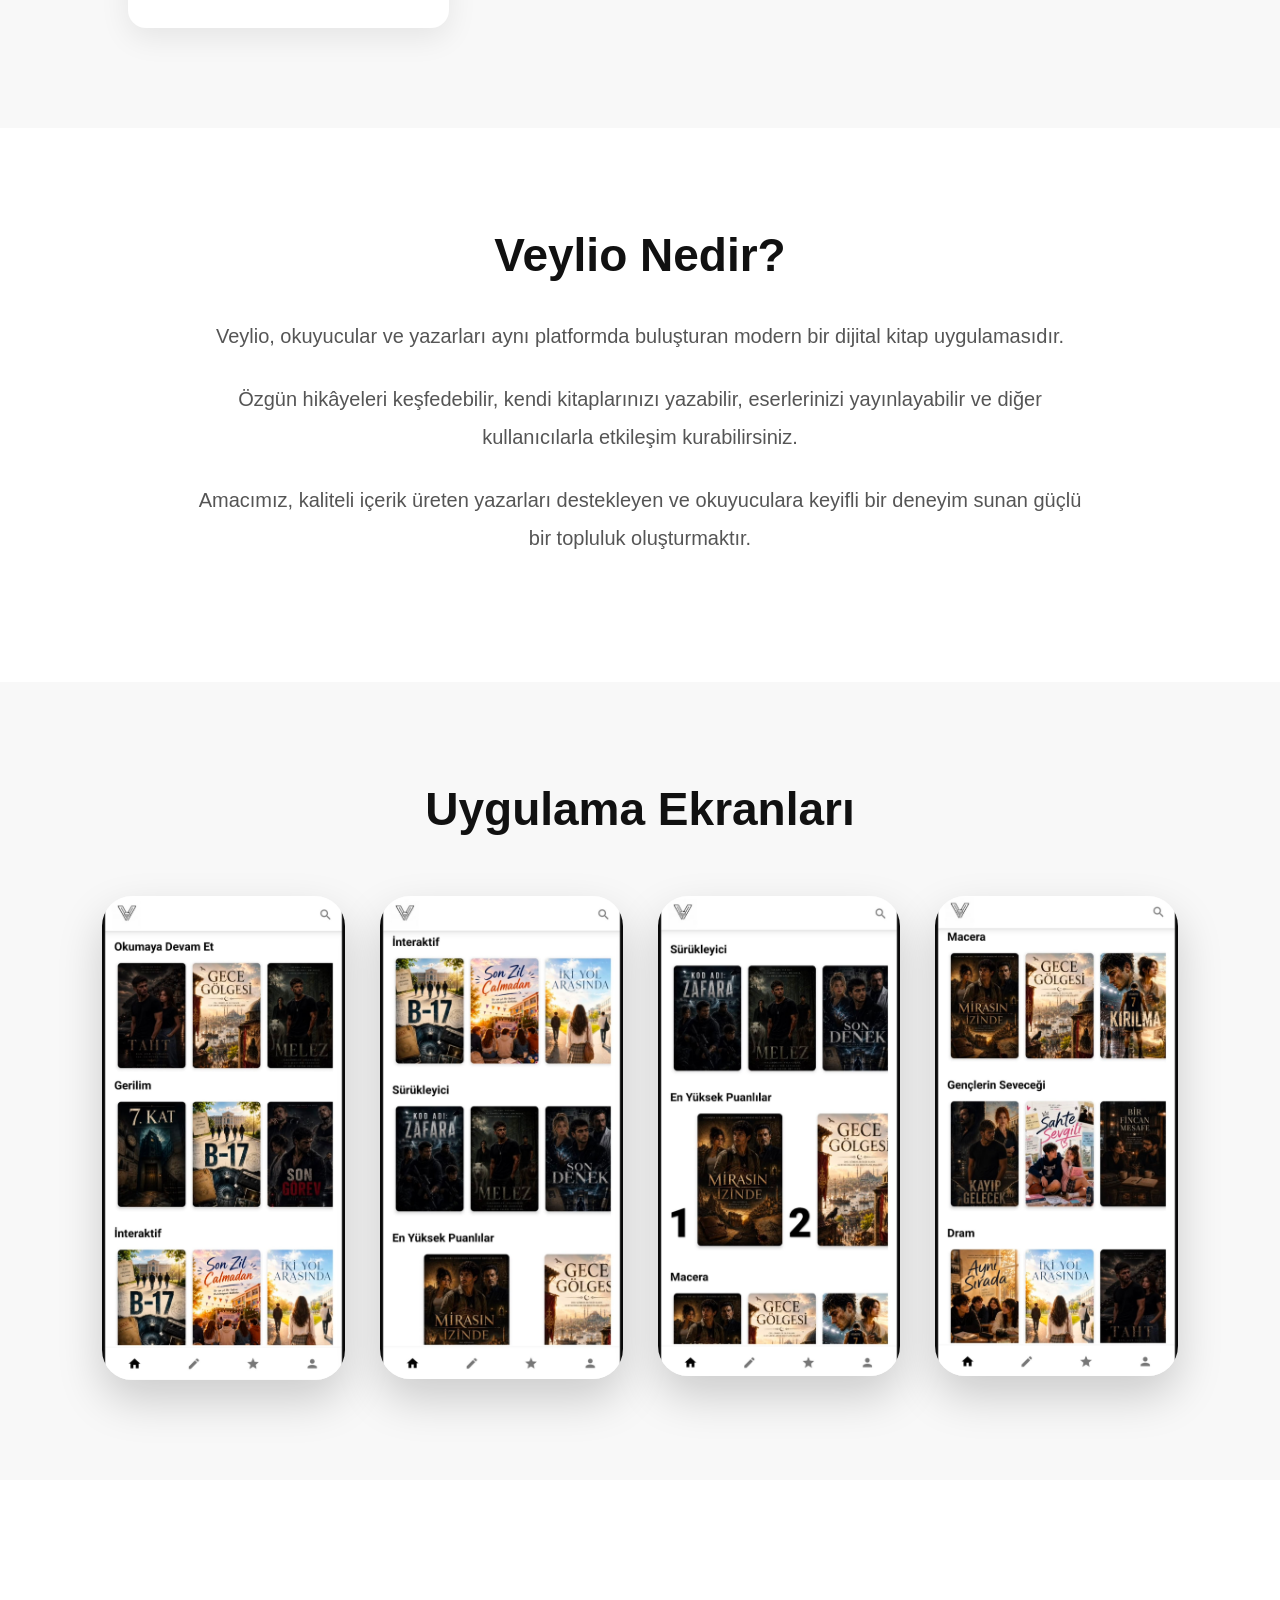
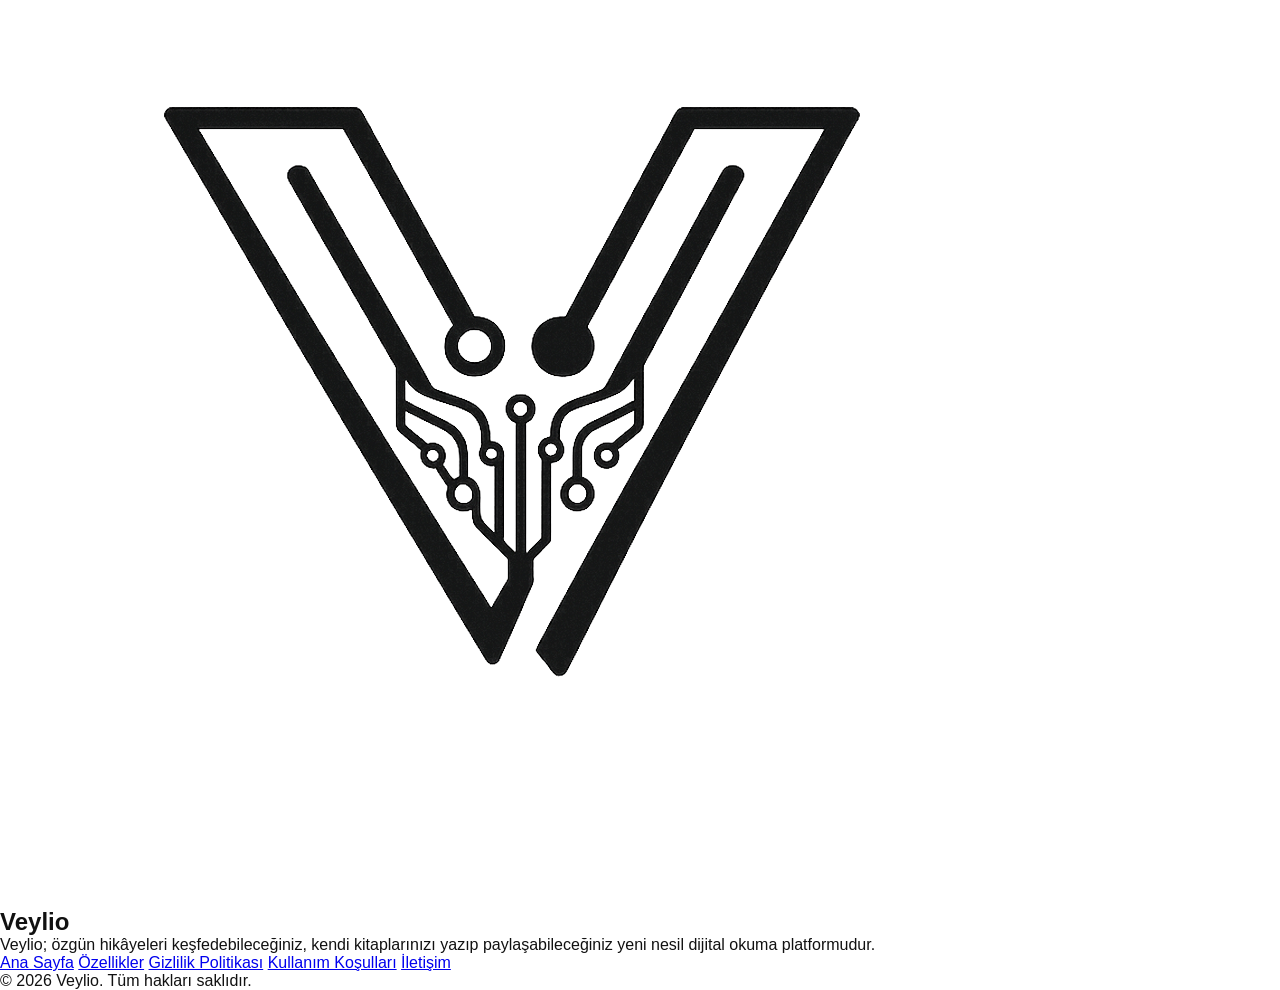
==== commit 9ed2fef7: "j" ====
--- a/index.html
+++ b/index.html
@@ -106,29 +106,32 @@
         </div>
 
     </section>
-<section class="stats">
+<section class="about" id="about">
 
-    <div class="stat-card">
-        <h2>1000+</h2>
-        <p>Özgün Hikâye</p>
-    </div>
+    <div class="about-content">
 
-    <div class="stat-card">
-        <h2>500+</h2>
-        <p>Yazar</p>
-    </div>
+        <h2>Veylio Nedir?</h2>
 
-    <div class="stat-card">
-        <h2>50K+</h2>
-        <p>Okuyucu</p>
-    </div>
+        <p>
+            Veylio, okuyucular ve yazarları aynı platformda buluşturan
+            modern bir dijital kitap uygulamasıdır.
+        </p>
 
-    <div class="stat-card">
-        <h2>4.9★</h2>
-        <p>Kullanıcı Puanı</p>
+        <p>
+            Özgün hikâyeleri keşfedebilir, kendi kitaplarınızı yazabilir,
+            eserlerinizi yayınlayabilir ve diğer kullanıcılarla etkileşim
+            kurabilirsiniz.
+        </p>
+
+        <p>
+            Amacımız, kaliteli içerik üreten yazarları destekleyen ve
+            okuyuculara keyifli bir deneyim sunan güçlü bir topluluk oluşturmaktır.
+        </p>
+
     </div>
 
 </section>
+
 <section class="gallery">
 
     <h2>Uygulama Ekranları</h2>
@@ -145,8 +148,47 @@
 </section>
 
     <script src="js/app.js"></script>
+<footer>
 
+    <div class="footer-logo">
+
+        <img src="assets/images/logo.png" alt="Veylio">
+
+        <h2>Veylio</h2>
+
+    </div>
+
+    <p>
+
+        Veylio; özgün hikâyeleri keşfedebileceğiniz,
+        kendi kitaplarınızı yazıp paylaşabileceğiniz
+        yeni nesil dijital okuma platformudur.
+
+    </p>
+
+    <div class="footer-links">
+
+        <a href="index.html">Ana Sayfa</a>
+
+        <a href="#features">Özellikler</a>
+
+        <a href="privacy.html">Gizlilik Politikası</a>
+
+        <a href="terms.html">Kullanım Koşulları</a>
+
+        <a href="contact.html">İletişim</a>
+
+    </div>
+
+    <span>
+
+        © 2026 Veylio. Tüm hakları saklıdır.
+
+    </span>
+
+</footer>
 
 </body>
 
+
 </html>
--- a/css/style.css
+++ b/css/style.css
@@ -306,3 +306,27 @@
 .gallery-grid img:hover{
     transform:translateY(-12px) scale(1.03);
 }
+/* ABOUT */
+
+.about{
+    padding:100px 8%;
+    background:#fff;
+}
+
+.about-content{
+    max-width:900px;
+    margin:auto;
+    text-align:center;
+}
+
+.about-content h2{
+    font-size:46px;
+    margin-bottom:35px;
+}
+
+.about-content p{
+    font-size:20px;
+    line-height:1.9;
+    color:#555;
+    margin-bottom:25px;
+}
